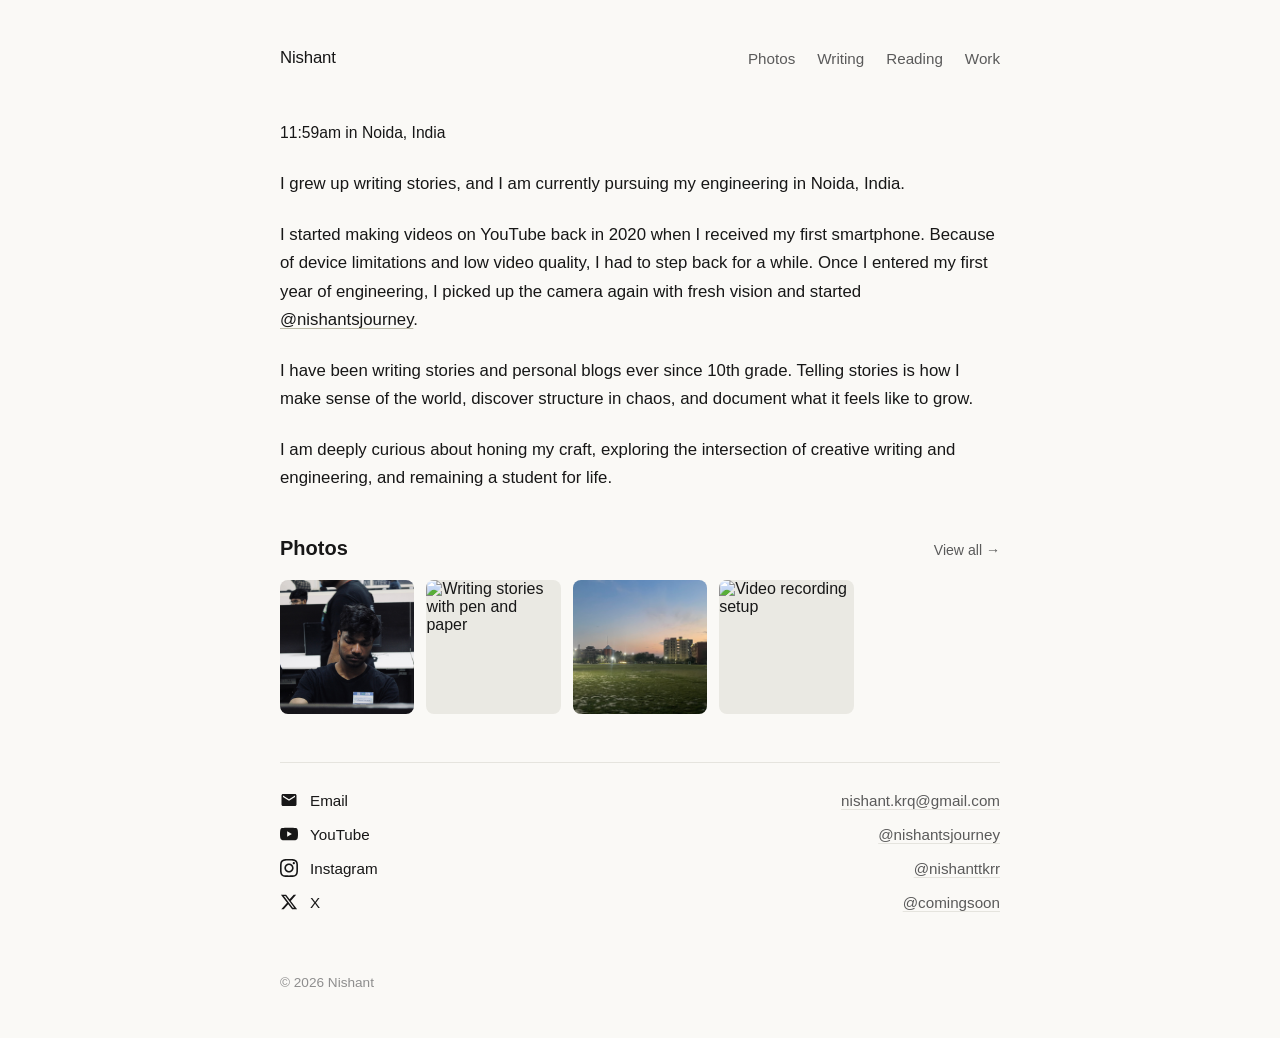
==== index.html @ 91d76355 "Add files via upload" ====
<!DOCTYPE html>
<html lang="en">
<head>
  <meta charset="UTF-8">
  <meta name="viewport" content="width=device-width, initial-scale=1.0">
  <title>Nishant — Storyteller & Engineering Student</title>
  <meta name="description" content="Portfolio of Nishant: Content creator, story and blog writer, currently pursuing engineering in Noida. Watch his journey on @nishantsjourney.">
  <link rel="canonical" href="https://nishantsjourney.com/">
  
  <!-- Open Graph -->
  <meta property="og:title" content="Nishant — Storyteller & Engineering Student">
  <meta property="og:description" content="Content, story writing, engineering, and personal chronicles by Nishant.">
  <meta property="og:type" content="website">
  <meta property="og:url" content="https://nishantsjourney.com/">

  <link rel="stylesheet" href="style.css">
  <script type="application/ld+json">
  {
    "@context": "https://schema.org",
    "@type": "Person",
    "name": "Nishant",
    "address": {
      "@type": "PostalAddress",
      "addressLocality": "Noida",
      "addressCountry": "India"
    },
    "sameAs": [
      "https://youtube.com/@nishantsjourney"
    ],
    "jobTitle": "Engineering Student & Content Creator"
  }
  </script>
</head>
<body>
  <div class="site-container">
    <header class="site-header">
      <a href="index.html" class="brand-title">Nishant</a>
      <nav class="site-nav">
        <a href="photos.html">Photos</a>
        <a href="writing.html">Writing</a>
        <a href="reading.html">Reading</a>
        <a href="work.html">Work</a>
        <!-- <a href="products.html">Products</a> -->
      </nav>
    </header>

    <main>
      <div id="noida-time" class="status-indicator">Loading time in Noida, India...</div>

      <section class="bio-content">
        <p>I grew up writing stories, and I am currently pursuing my engineering in Noida, India.</p>

        <p>I started making videos on YouTube back in 2020 when I received my first smartphone. Because of device limitations and low video quality, I had to step back for a while. Once I entered my first year of engineering, I picked up the camera again with fresh vision and started <a href="https://youtube.com/@nishantsjourney" target="_blank" rel="noopener">@nishantsjourney</a>.</p>

        <p>I have been writing stories and personal blogs ever since 10th grade. Telling stories is how I make sense of the world, discover structure in chaos, and document what it feels like to grow.</p>

        <p>I am deeply curious about honing my craft, exploring the intersection of creative writing and engineering, and remaining a student for life.</p>
      </section>

      <!-- Photos Snapshot Section -->
      <section>
        <div class="section-meta-header">
          <h2>Photos</h2>
          <a href="photos.html" class="view-all">View all &rarr;</a>
        </div>
        <div class="photo-grid">
          <div class="photo-card">
            <img src="./images/IMG_3349.JPG" alt="Desk setup and journal" loading="lazy">
          </div>
          <div class="photo-card">
            <img src="./images/IMG_3020.JPG" alt="Writing stories with pen and paper" loading="lazy">
          </div>
          <div class="photo-card">
            <img src="./images/IMG_2148.jpg" alt="College engineering group discussion" loading="lazy">
          </div>
          <div class="photo-card">
            <img src="./images/cinematic1.JPG" alt="Video recording setup" loading="lazy">
          </div>
        </div>
      </section>

      <!-- Social and Contact Links -->
      <section class="social-links">
        <a href="mailto:nishant.krq@gmail.com" class="social-row">
          <span class="social-label">
            <svg viewBox="0 0 24 24"><path d="M20 4H4c-1.1 0-2 .9-2 2v12c0 1.1.9 2 2 2h16c1.1 0 2-.9 2-2V6c0-1.1-.9-2-2-2zm0 4l-8 5-8-5V6l8 5 8-5v2z"/></svg>
            Email
          </span>
          <span class="social-handle">nishant.krq@gmail.com</span>
        </a>

        <a href="https://youtube.com/@nishantsjourney" target="_blank" rel="noopener" class="social-row">
          <span class="social-label">
            <svg viewBox="0 0 24 24"><path d="M23.498 6.186a3.016 3.016 0 0 0-2.122-2.136C19.505 3.545 12 3.545 12 3.545s-7.505 0-9.377.505A3.017 3.017 0 0 0 .502 6.186C0 8.07 0 12 0 12s0 3.93.502 5.814a3.016 3.016 0 0 0 2.122 2.136c1.871.505 9.376.505 9.376.505s7.505 0 9.377-.505a3.015 3.015 0 0 0 2.122-2.136C24 15.93 24 12 24 12s0-3.93-.502-5.814zM9.545 15.568V8.432L15.818 12l-6.273 3.568z"/></svg>
            YouTube
          </span>
          <span class="social-handle">@nishantsjourney</span>
        </a>

        <a href="https://instagram.com/nishanttkrr" target="_blank" rel="noopener" class="social-row">
          <span class="social-label">
            <svg viewBox="0 0 24 24"><path d="M12 2.163c3.204 0 3.584.012 4.85.07 3.252.148 4.771 1.691 4.919 4.919.058 1.265.069 1.645.069 4.849 0 3.205-.012 3.584-.069 4.849-.149 3.225-1.664 4.771-4.919 4.919-1.266.058-1.644.07-4.85.07-3.204 0-3.584-.012-4.849-.07-3.26-.149-4.771-1.699-4.919-4.92-.058-1.265-.07-1.644-.07-4.849 0-3.204.013-3.583.07-4.849.149-3.227 1.664-4.771 4.919-4.919 1.266-.057 1.645-.069 4.849-.069zm0-2.163c-3.259 0-3.667.014-4.947.072-4.358.2-6.78 2.618-6.98 6.98-.059 1.281-.073 1.689-.073 4.948 0 3.259.014 3.668.072 4.948.2 4.358 2.618 6.78 6.98 6.98 1.281.058 1.689.072 4.948.072 3.259 0 3.668-.014 4.948-.072 4.354-.2 6.782-2.618 6.979-6.98.059-1.28.073-1.689.073-4.948 0-3.259-.014-3.667-.072-4.947-.196-4.354-2.617-6.78-6.979-6.98-1.281-.059-1.69-.073-4.949-.073zm0 5.838c-3.403 0-6.162 2.759-6.162 6.162s2.759 6.163 6.162 6.163 6.162-2.759 6.162-6.163c0-3.403-2.759-6.162-6.162-6.162zm0 10.162c-2.209 0-4-1.79-4-4 0-2.209 1.791-4 4-4s4 1.791 4 4c0 2.21-1.791 4-4 4zm6.406-11.845c-.796 0-1.441.645-1.441 1.44s.645 1.44 1.441 1.44c.795 0 1.439-.645 1.439-1.44s-.644-1.44-1.439-1.44z"/></svg>
            Instagram
          </span>
          <span class="social-handle">@nishanttkrr</span>
        </a>

        <a href="https://x.com/" target="_blank" rel="noopener" class="social-row">
          <span class="social-label">
            <svg viewBox="0 0 24 24"><path d="M18.244 2.25h3.308l-7.227 8.26 8.502 11.24H16.17l-5.214-6.817L4.99 21.75H1.68l7.73-8.835L1.254 2.25H8.08l4.713 6.231zm-1.161 17.52h1.833L7.084 4.126H5.117z"/></svg>
            X
          </span>
          <span class="social-handle">@comingsoon</span>
        </a>
      </section>
    </main>

    <footer class="site-footer">
      &copy; <span class="current-year">2026</span> Nishant
    </footer>
  </div>

  <script src="script.js"></script>
</body>
</html>
---- style.css ----
:root {
  --bg-color: #faf9f6;
  --text-primary: #171717;
  --text-secondary: #5a5a5a;
  --text-muted: #8e8e8e;
  --border-color: #e5e4de;
  --border-subtle: #f0eee9;
  --pill-active-bg: #eae8e1;
  --card-bg: #f5f4ee;
  --link-hover: #000000;
  
  --font-sans: -apple-system, BlinkMacSystemFont, "Segoe UI", Roboto, Helvetica, Arial, sans-serif;
  --container-width: 720px;
}

* {
  box-sizing: border-box;
  margin: 0;
  padding: 0;
}

html {
  font-size: 16px;
  background-color: var(--bg-color);
  color: var(--text-primary);
  font-family: var(--font-sans);
  -webkit-font-smoothing: antialiased;
  -moz-osx-font-smoothing: grayscale;
}

body {
  min-height: 100vh;
  display: flex;
  flex-direction: column;
  padding: 48px 24px;
}

.site-container {
  width: 100%;
  max-width: var(--container-width);
  margin: 0 auto;
  display: flex;
  flex-direction: column;
  flex: 1;
}

header.site-header {
  display: flex;
  justify-content: space-between;
  align-items: center;
  margin-bottom: 56px;
}

.brand-title {
  font-size: 1.05rem;
  font-weight: 500;
  text-decoration: none;
  color: var(--text-primary);
  letter-spacing: -0.01em;
}

.site-nav {
  display: flex;
  gap: 22px;
}

.site-nav a {
  text-decoration: none;
  color: var(--text-secondary);
  font-size: 0.95rem;
  transition: color 0.15s ease;
}

.site-nav a:hover,
.site-nav a.active {
  color: var(--text-primary);
}

.page-title {
  font-size: 2.1rem;
  font-weight: 600;
  letter-spacing: -0.03em;
  margin-bottom: 28px;
}

main {
  flex: 1;
}

.status-indicator {
  font-size: 0.98rem;
  color: var(--text-primary);
  margin-bottom: 28px;
}

.bio-content p {
  font-size: 1.05rem;
  line-height: 1.7;
  color: var(--text-primary);
  margin-bottom: 22px;
}

.bio-content a {
  color: var(--text-primary);
  text-decoration: underline;
  text-underline-offset: 3px;
  text-decoration-color: #bbbaa7;
}

.bio-content a:hover {
  text-decoration-color: var(--text-primary);
}

.section-meta-header {
  display: flex;
  justify-content: space-between;
  align-items: baseline;
  margin: 44px 0 20px 0;
}

.section-meta-header h2 {
  font-size: 1.25rem;
  font-weight: 600;
}

.section-meta-header .view-all {
  font-size: 0.88rem;
  color: var(--text-secondary);
  text-decoration: none;
}

.section-meta-header .view-all:hover {
  color: var(--text-primary);
}

.filter-wrapper {
  display: flex;
  justify-content: space-between;
  align-items: center;
  margin-bottom: 32px;
}

.pill-group {
  display: inline-flex;
  background: transparent;
  gap: 6px;
}

.pill-btn {
  border: none;
  background: transparent;
  padding: 6px 14px;
  font-size: 0.9rem;
  border-radius: 8px;
  cursor: pointer;
  color: var(--text-secondary);
  transition: all 0.15s ease;
}

.pill-btn.active {
  background-color: var(--pill-active-bg);
  color: var(--text-primary);
  font-weight: 500;
}

.pill-btn:hover:not(.active) {
  color: var(--text-primary);
}

.filter-dates {
  font-size: 0.85rem;
  color: var(--text-muted);
  display: flex;
  gap: 14px;
}

.filter-dates span.active {
  color: var(--text-primary);
  text-decoration: underline;
  text-underline-offset: 4px;
}

.photo-grid {
  display: grid;
  grid-template-columns: repeat(auto-fill, minmax(130px, 1fr));
  gap: 12px;
}

.photo-card {
  position: relative;
  aspect-ratio: 1 / 1;
  background-color: #eae9e3;
  border-radius: 8px;
  overflow: hidden;
  cursor: pointer;
}

.photo-card img {
  width: 100%;
  height: 100%;
  object-fit: cover;
  transition: transform 0.25s ease;
}

.photo-card:hover img {
  transform: scale(1.03);
}

.book-grid {
  display: grid;
  grid-template-columns: repeat(auto-fill, minmax(130px, 1fr));
  gap: 20px;
}

.book-card {
  display: flex;
  flex-direction: column;
}

.book-cover {
  position: relative;
  aspect-ratio: 2 / 3;
  border-radius: 6px;
  overflow: hidden;
  background-color: #f0eee9;
  border: 1px solid var(--border-color);
  margin-bottom: 10px;
}

.book-cover img {
  width: 100%;
  height: 100%;
  object-fit: cover;
}

.book-badge {
  position: absolute;
  top: 8px;
  left: 8px;
  background: rgba(255, 255, 255, 0.9);
  backdrop-filter: blur(4px);
  padding: 2px 8px;
  font-size: 0.72rem;
  font-weight: 500;
  border-radius: 4px;
  color: var(--text-primary);
}

.book-info h3 {
  font-size: 0.95rem;
  font-weight: 500;
  margin-bottom: 2px;
}

.book-info p {
  font-size: 0.85rem;
  color: var(--text-secondary);
}

.entry-list {
  display: flex;
  flex-direction: column;
  gap: 28px;
}

.entry-item {
  display: flex;
  justify-content: space-between;
  align-items: baseline;
  text-decoration: none;
  color: inherit;
  border-bottom: 1px solid var(--border-subtle);
  padding-bottom: 18px;
}

.entry-item:hover .entry-title {
  color: var(--text-secondary);
}

.entry-title {
  font-size: 1.05rem;
  font-weight: 500;
  margin-bottom: 4px;
}

.entry-desc {
  font-size: 0.9rem;
  color: var(--text-secondary);
}

.entry-meta {
  font-size: 0.85rem;
  color: var(--text-muted);
  white-space: nowrap;
}

.product-card {
  display: flex;
  flex-direction: column;
  border: 1px solid var(--border-color);
  border-radius: 14px;
  padding: 32px;
  background: #ffffff;
  gap: 24px;
  margin-top: 10px;
}

@media (min-width: 650px) {
  .product-card {
    flex-direction: row;
    align-items: center;
  }
}

.product-preview {
  flex: 1;
  background: linear-gradient(135deg, #a7c7e7, #e0f2fe);
  border-radius: 10px;
  padding: 32px 24px;
  min-height: 220px;
  display: flex;
  flex-direction: column;
  justify-content: space-between;
}

.product-preview .mockup-tag {
  font-size: 0.8rem;
  color: rgba(0, 0, 0, 0.6);
}

.product-preview h4 {
  font-size: 1.3rem;
  font-weight: 600;
  color: #0f172a;
}

.product-details {
  flex: 1.2;
}

.product-header {
  display: flex;
  justify-content: space-between;
  align-items: baseline;
  margin-bottom: 12px;
}

.product-header h3 {
  font-size: 1.25rem;
  font-weight: 600;
}

.product-header a {
  font-size: 0.85rem;
  color: var(--text-secondary);
  text-decoration: none;
}

.product-details p {
  font-size: 0.95rem;
  line-height: 1.6;
  color: var(--text-secondary);
  margin-bottom: 24px;
}

.product-form {
  display: flex;
  gap: 8px;
}

.product-form input[type="email"] {
  flex: 1;
  padding: 10px 14px;
  border-radius: 8px;
  border: 1px solid var(--border-color);
  font-size: 0.9rem;
  background-color: var(--bg-color);
}

.product-form button {
  padding: 10px 18px;
  background-color: var(--text-primary);
  color: white;
  border: none;
  border-radius: 8px;
  font-size: 0.9rem;
  font-weight: 500;
  cursor: pointer;
  transition: opacity 0.15s ease;
}

.product-form button:hover {
  opacity: 0.85;
}

.social-links {
  margin-top: 48px;
  padding-top: 28px;
  border-top: 1px solid var(--border-color);
  display: flex;
  flex-direction: column;
  gap: 16px;
}

.social-row {
  display: flex;
  justify-content: space-between;
  align-items: center;
  text-decoration: none;
  font-size: 0.95rem;
}

.social-label {
  display: flex;
  align-items: center;
  gap: 12px;
  color: var(--text-primary);
}

.social-label svg {
  width: 18px;
  height: 18px;
  fill: currentColor;
}

.social-handle {
  color: var(--text-secondary);
  text-decoration: underline;
  text-underline-offset: 3px;
  text-decoration-color: var(--border-color);
}

.social-row:hover .social-handle {
  color: var(--text-primary);
  text-decoration-color: var(--text-primary);
}

footer.site-footer {
  margin-top: 64px;
  font-size: 0.85rem;
  color: var(--text-muted);
}

@media (max-width: 600px) {
  body {
    padding: 32px 18px;
  }
  
  header.site-header {
    flex-direction: column;
    align-items: flex-start;
    gap: 18px;
    margin-bottom: 38px;
  }
  
  .site-nav {
    flex-wrap: wrap;
    gap: 16px;
  }

  .product-form {
    flex-direction: column;
  }
}
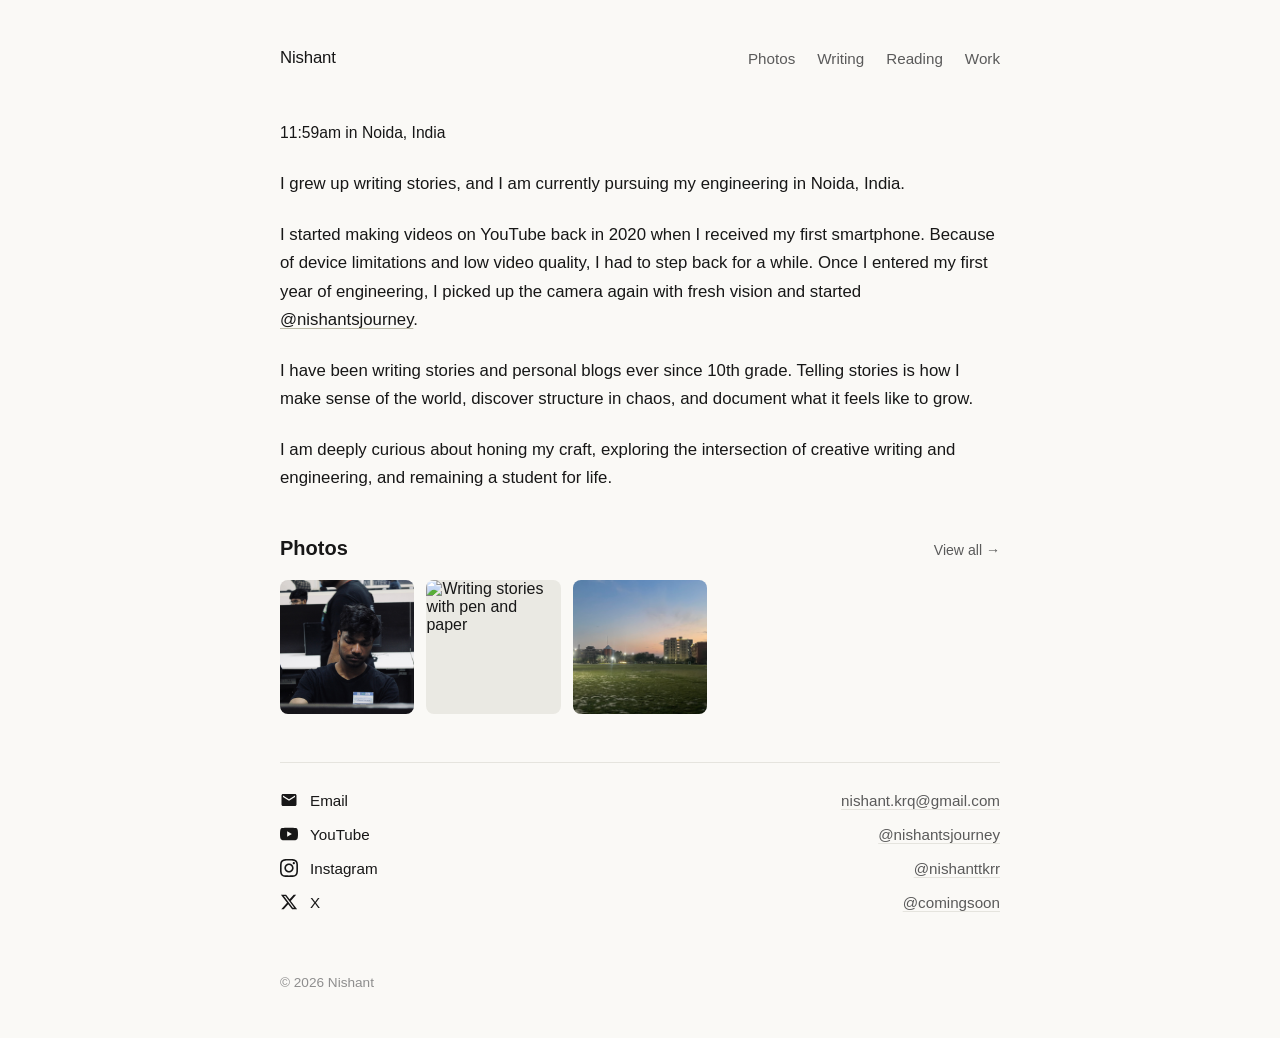
==== commit 92114544: "Update index.html" ====
--- a/index.html
+++ b/index.html
@@ -73,9 +73,7 @@
           <div class="photo-card">
             <img src="./images/IMG_2148.jpg" alt="College engineering group discussion" loading="lazy">
           </div>
-          <div class="photo-card">
-            <img src="./images/cinematic1.JPG" alt="Video recording setup" loading="lazy">
-          </div>
+          
         </div>
       </section>
 
@@ -122,4 +120,4 @@
 
   <script src="script.js"></script>
 </body>
-</html>+</html>
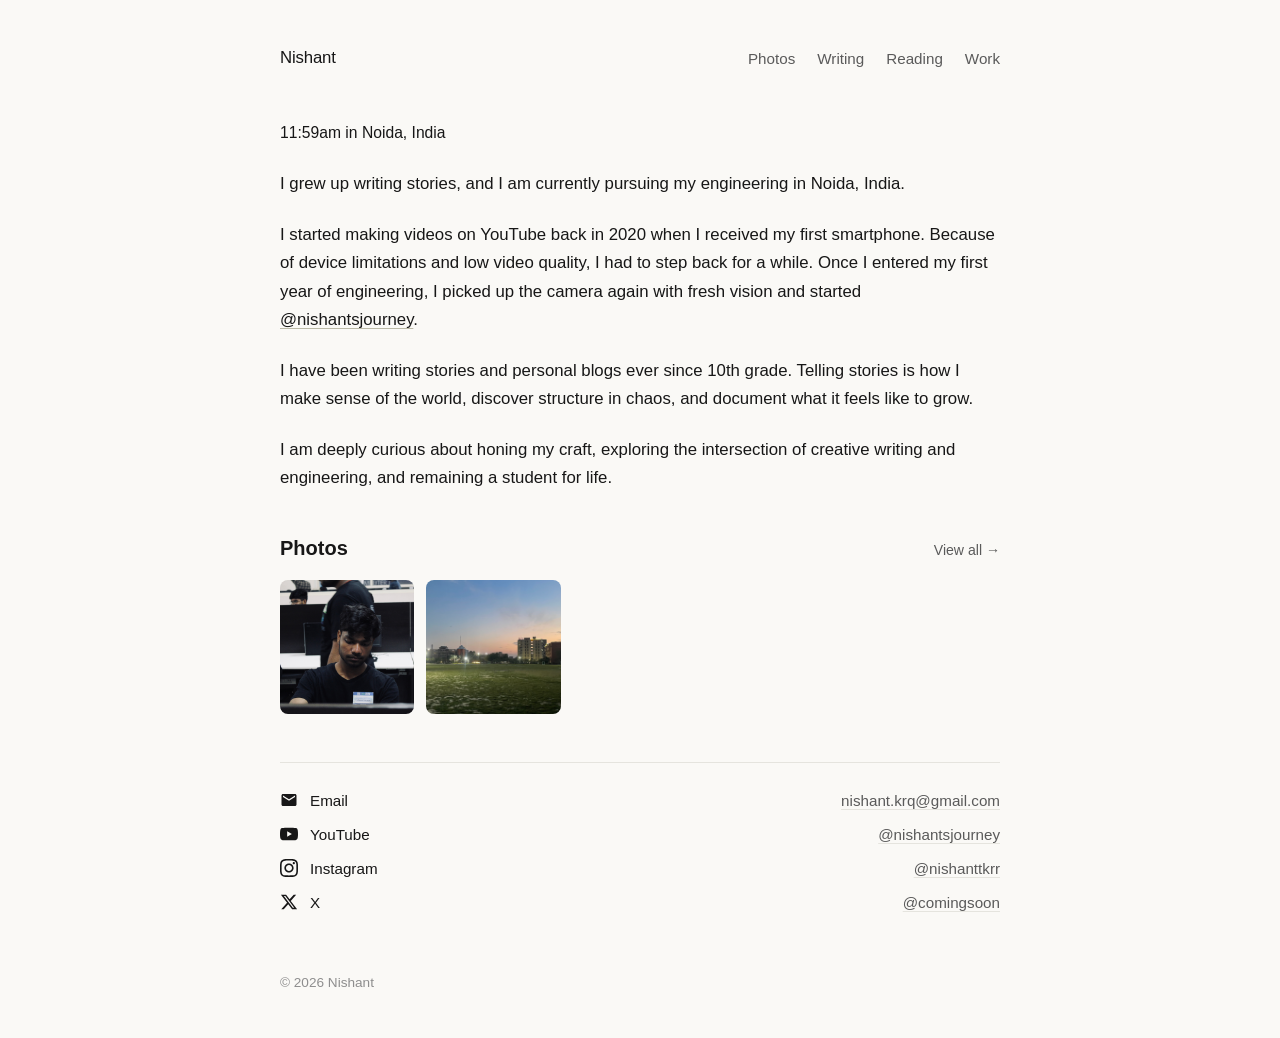
==== commit b22f3beb: "Update index.html" ====
--- a/index.html
+++ b/index.html
@@ -65,13 +65,11 @@
         </div>
         <div class="photo-grid">
           <div class="photo-card">
-            <img src="./images/IMG_3349.JPG" alt="Desk setup and journal" loading="lazy">
+            <img src="./images/IMG_3349.JPG" alt="" loading="lazy">
           </div>
+    
           <div class="photo-card">
-            <img src="./images/IMG_3020.JPG" alt="Writing stories with pen and paper" loading="lazy">
-          </div>
-          <div class="photo-card">
-            <img src="./images/IMG_2148.jpg" alt="College engineering group discussion" loading="lazy">
+            <img src="./images/IMG_2148.jpg" alt="" loading="lazy">
           </div>
           
         </div>
